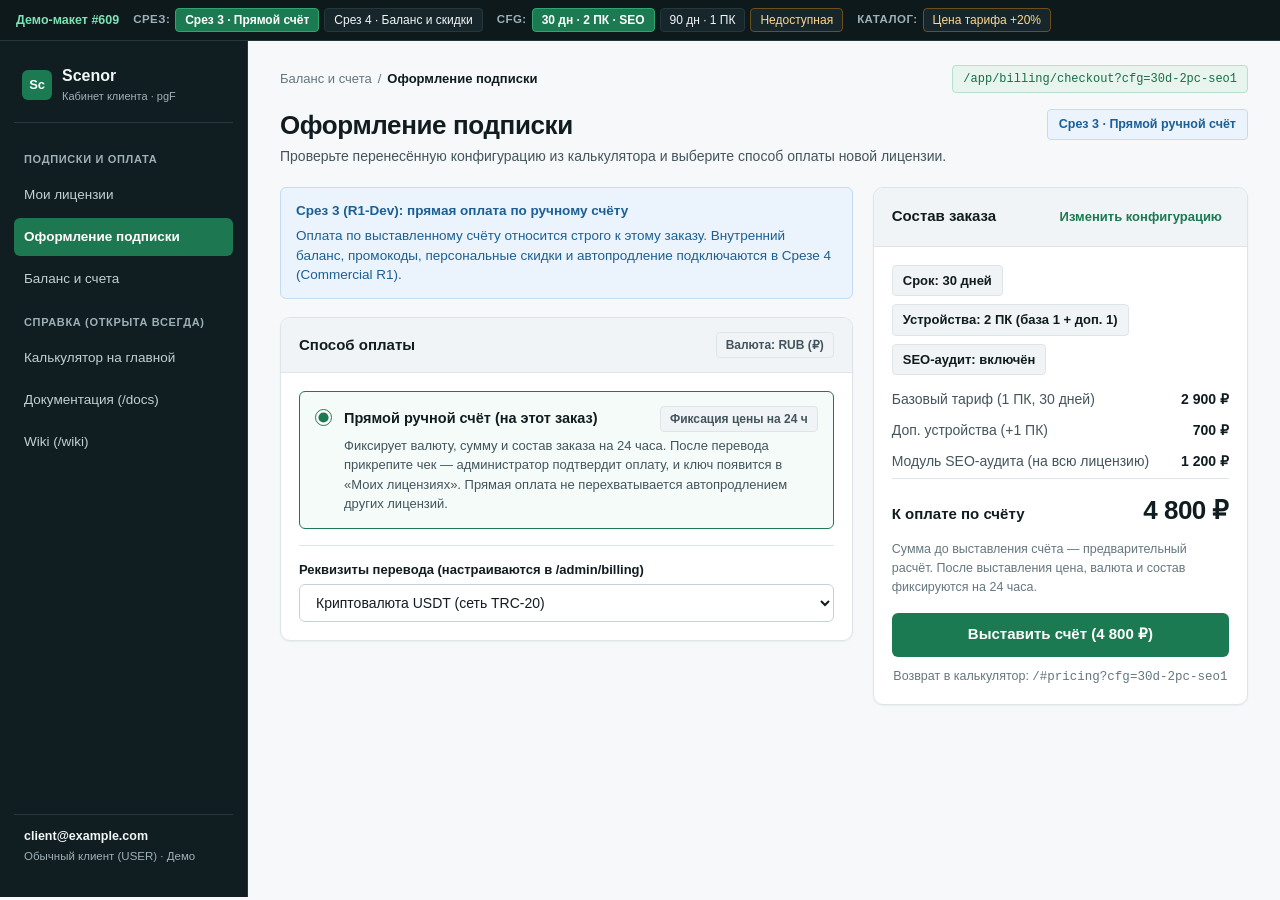
==== checkout/index.html @ 808b2dd9 "Sync #609 checkout mockup preview (SHA 9438744f)" ====
<!DOCTYPE html>
<html lang="ru">
<head>
  <meta charset="UTF-8">
  <meta name="viewport" content="width=device-width, initial-scale=1.0">
  <title>Scenor — Оформление подписки (Макет #609)</title>
  <link rel="stylesheet" href="styles.css">
</head>
<body>
  <a class="skip-link" href="#main-content">Перейти к основному содержимому</a>

  <!-- Top Demo Controls Bar (for K1–K4 interactive verification) -->
  <div class="demo-bar" role="region" aria-label="Панель демонстрационных сценариев макета">
    <div class="demo-bar__inner">
      <span class="demo-bar__title">Демо-макет #609</span>

      <div class="demo-bar__group" role="group" aria-label="Срез реализации">
        <span class="demo-bar__label">Срез:</span>
        <button type="button" class="demo-chip" id="demo-slice-3" data-action="set-slice" data-value="3" aria-pressed="true">Срез 3 · Прямой счёт</button>
        <button type="button" class="demo-chip" id="demo-slice-4" data-action="set-slice" data-value="4" aria-pressed="false">Срез 4 · Баланс и скидки</button>
      </div>

      <div class="demo-bar__group" role="group" aria-label="Конфигурация из #604">
        <span class="demo-bar__label">cfg:</span>
        <button type="button" class="demo-chip" id="demo-cfg-1" data-action="set-cfg" data-value="30d-2pc-seo1" aria-pressed="true">30 дн · 2 ПК · SEO</button>
        <button type="button" class="demo-chip" id="demo-cfg-2" data-action="set-cfg" data-value="90d-1pc-seo0" aria-pressed="false">90 дн · 1 ПК</button>
        <button type="button" class="demo-chip demo-chip--warn" id="demo-cfg-bad" data-action="set-cfg" data-value="unavailable-seo" aria-pressed="false">Недоступная</button>
      </div>

      <div class="demo-bar__group" id="demo-balance-group" role="group" aria-label="Состояние баланса (Срез 4)">
        <span class="demo-bar__label">Баланс:</span>
        <button type="button" class="demo-chip" id="demo-bal-ok" data-action="set-balance" data-value="sufficient" aria-pressed="true">Хватает (4 500 ₽)</button>
        <button type="button" class="demo-chip demo-chip--warn" id="demo-bal-low" data-action="set-balance" data-value="insufficient" aria-pressed="false">Не хватает (2 000 ₽)</button>
      </div>

      <div class="demo-bar__group" role="group" aria-label="Проверка изменения цены тарифа">
        <span class="demo-bar__label">Каталог:</span>
        <button type="button" class="demo-chip demo-chip--warn" id="demo-price-bump" data-action="toggle-price-bump" aria-pressed="false">Цена тарифа +20%</button>
      </div>
    </div>
  </div>

  <!-- Mobile Cabinet Header (<= 1024px) -->
  <header class="mobile-header">
    <div class="mobile-header__brand">
      <span class="brand-mark" aria-hidden="true">Sc</span>
      <div>
        <span class="brand-name">Scenor</span>
        <span class="brand-sub">Кабинет клиента</span>
      </div>
    </div>
    <nav class="mobile-header__nav" aria-label="Навигация кабинета">
      <a class="mobile-nav-link" href="../landing/index.html#pricing" id="mobile-pricing-link">Тариф</a>
      <a class="mobile-nav-link" href="#licenses-anchor" id="mobile-licenses-link">Лицензии</a>
    </nav>
  </header>

  <div class="app-shell">
    <!-- Desktop Cabinet Sidebar (minimal context around checkout) -->
    <aside class="sidebar" aria-label="Навигация кабинета клиента">
      <div class="sidebar__brand">
        <span class="brand-mark" aria-hidden="true">Sc</span>
        <div>
          <span class="brand-name">Scenor</span>
          <span class="brand-sub">Кабинет клиента · pgF</span>
        </div>
      </div>

      <nav class="sidebar__nav">
        <span class="sidebar__section">Подписки и оплата</span>
        <a class="sidebar__link" href="#licenses-anchor" id="nav-licenses" data-nav="licenses">Мои лицензии</a>
        <a class="sidebar__link sidebar__link--active" href="#checkout-anchor" id="nav-checkout" data-nav="checkout" aria-current="page">Оформление подписки</a>
        <a class="sidebar__link" href="#billing-anchor" id="nav-billing" data-nav="billing">Баланс и счета</a>

        <span class="sidebar__section">Справка (открыта всегда)</span>
        <a class="sidebar__link" href="../landing/index.html#pricing" id="nav-pricing">Калькулятор на главной</a>
        <a class="sidebar__link" href="#docs-anchor" data-route-preview="/docs">Документация (/docs)</a>
        <a class="sidebar__link" href="#wiki-anchor" data-route-preview="/wiki">Wiki (/wiki)</a>
      </nav>

      <div class="sidebar__account">
        <div class="sidebar__user-email">client@example.com</div>
        <div class="sidebar__user-role">Обычный клиент (USER) · Демо</div>
      </div>
    </aside>

    <!-- Main Workspace -->
    <main class="workspace" id="main-content" tabindex="-1">
      <div class="workspace-top">
        <nav class="breadcrumbs" aria-label="Хлебные крошки">
          <a href="#billing-anchor" data-nav="billing">Баланс и счета</a>
          <span aria-hidden="true">/</span>
          <span class="breadcrumbs__current" id="breadcrumb-current">Оформление подписки</span>
        </nav>
        <span class="route-pill" id="active-route-pill" title="Канонический маршрут в Panel V2">/app/billing/checkout?cfg=30d-2pc-seo1</span>
      </div>

      <div class="page-header">
        <div>
          <h1 class="page-title" id="page-title">Оформление подписки</h1>
          <p class="page-subtitle" id="page-subtitle">Проверьте перенесённую конфигурацию из калькулятора и выберите способ оплаты новой лицензии.</p>
        </div>
        <span class="slice-badge" id="slice-badge">Срез 3 · Прямой ручной счёт</span>
      </div>

      <noscript>
        <div class="alert alert--warn" style="margin-bottom: 16px;">
          <p class="alert__title">Для интерактивных сценариев макета требуется JavaScript</p>
          <p>В статическом режиме показан базовый состав заказа. Включите JavaScript, чтобы проверить переключение срезов, фиксацию счёта и оплату с баланса.</p>
        </div>
      </noscript>

      <!-- Live status announcer for screen readers -->
      <div id="sr-announcer" class="sr-only" aria-live="polite" aria-atomic="true"></div>

      <!-- ================================================================
           VIEW 1: CHECKOUT (/app/billing/checkout?cfg=...)
           ================================================================ -->
      <section id="view-checkout" aria-label="Экран оформления подписки">
        <!-- Unavailable Configuration Alert (shown when cfg is invalid/disabled) -->
        <div id="unavailable-alert" class="alert alert--err is-hidden" role="alert" style="margin-bottom: 18px;">
          <p class="alert__title" id="unavailable-title">Выбранная конфигурация недоступна</p>
          <p id="unavailable-text"></p>
          <div class="alert__actions">
            <a id="unavailable-edit-link" class="btn btn--secondary btn--sm" href="../landing/index.html#pricing">Изменить конфигурацию в калькуляторе</a>
            <button type="button" class="btn btn--primary btn--sm" id="unavailable-reset-btn">Выбрать доступную (30 дн · 2 ПК · без SEO)</button>
          </div>
        </div>

        <!-- Catalog Price Changed Notice (before invoice is issued) -->
        <div id="checkout-price-bump-alert" class="alert alert--warn is-hidden" role="status" style="margin-bottom: 18px;">
          <p class="alert__title">Демо: цена тарифа в каталоге увеличена на 20%</p>
          <p>Счёт ещё не выставлен, поэтому предварительный расчёт ниже пересчитан по новой актуальной цене. После нажатия «Выставить счёт» сумма и состав будут зафиксированы на 24 часа.</p>
        </div>

        <div class="checkout-grid">
          <!-- Left Column: Payment Options & Conditions -->
          <div class="checkout-col">
            <!-- Slice 3 Notice -->
            <div id="slice3-info-box" class="alert alert--info">
              <p class="alert__title">Срез 3 (R1-Dev): прямая оплата по ручному счёту</p>
              <p>Оплата по выставленному счёту относится строго к этому заказу. Внутренний баланс, промокоды, персональные скидки и автопродление подключаются в Срезе 4 (Commercial R1).</p>
            </div>

            <!-- Slice 4 Balance & Discounts Card -->
            <div id="slice4-conditions-card" class="card is-hidden">
              <div class="card__head">
                <h2 class="card__title">Баланс, скидки и промокод (Срез 4)</h2>
                <span class="badge badge--ok">Персональная скидка 10%</span>
              </div>
              <div class="card__body">
                <div class="balance-grid" aria-label="Остатки внутреннего баланса">
                  <div class="balance-tile balance-tile--bonus">
                    <div class="balance-tile__label">Бонусный баланс (списывается первым)</div>
                    <div class="balance-tile__amount tabular" id="bonus-balance-val">500 ₽</div>
                  </div>
                  <div class="balance-tile">
                    <div class="balance-tile__label">Основной баланс</div>
                    <div class="balance-tile__amount tabular" id="main-balance-val">4 000 ₽</div>
                  </div>
                </div>
                <p class="form-hint" style="margin: 8px 0 14px;">
                  Доступно всего: <strong class="tabular" id="total-balance-val">4 500 ₽</strong>. При оплате с баланса или комбинированной оплате сначала списываются бонусные средства, затем основные.
                </p>

                <!-- Promo code for new license -->
                <div class="form-field" style="margin-bottom: 0;">
                  <label for="promo-input">Промокод для новой лицензии (не более одного, суммируется с персональной скидкой)</label>
                  <form id="promo-form" class="promo-form" novalidate>
                    <input type="text" id="promo-input" class="input" value="PGF500" placeholder="Например: PGF500 или START5" autocomplete="off">
                    <button type="submit" class="btn btn--secondary" id="promo-apply-btn">Применить</button>
                    <button type="button" class="btn btn--ghost" id="promo-clear-btn">Сбросить</button>
                  </form>
                  <div id="promo-status" class="form-hint" role="status" style="margin-top: 6px;"></div>
                </div>
              </div>
            </div>

            <!-- Payment Method Selection Card -->
            <div class="card">
              <div class="card__head">
                <h2 class="card__title">Способ оплаты</h2>
                <span class="badge badge--neutral" id="payment-currency-badge">Валюта: RUB (₽)</span>
              </div>
              <div class="card__body">
                <div class="method-list" role="radiogroup" aria-label="Выбор способа оплаты">
                  <!-- Option 1: Pay from Balance (Slice 4 only) -->
                  <label class="method-option is-hidden" id="method-balance-card">
                    <input type="radio" name="payment-method" id="method-balance-radio" value="balance">
                    <div class="method-option__content">
                      <div class="method-option__top">
                        <span class="method-option__title">Оплата с внутреннего баланса</span>
                        <span class="badge badge--ok" id="method-balance-badge">Мгновенная выдача</span>
                      </div>
                      <p class="method-option__desc" id="method-balance-desc">
                        Списание по приоритету: сначала бонусные средства, затем основные. Лицензия активируется сразу.
                      </p>
                      <div id="balance-shortfall-box" class="alert alert--warn is-hidden" style="margin-top: 10px;">
                        <p class="alert__title" id="balance-shortfall-title">Недостаточно средств на балансе</p>
                        <p id="balance-shortfall-text"></p>
                        <div class="alert__actions">
                          <button type="button" class="btn btn--secondary btn--sm" id="switch-to-direct-btn">Перейти к прямому счёту</button>
                          <button type="button" class="btn btn--secondary btn--sm" id="switch-to-combined-btn">Оформить комбинированно</button>
                        </div>
                      </div>
                    </div>
                  </label>

                  <!-- Option 2: Combined Payment (Slice 4 only, §5.1-5.2 #590) -->
                  <label class="method-option is-hidden" id="method-combined-card">
                    <input type="radio" name="payment-method" id="method-combined-radio" value="combined">
                    <div class="method-option__content">
                      <div class="method-option__top">
                        <span class="method-option__title">Комбинированная оплата (резерв баланса + ручной счёт)</span>
                        <span class="badge badge--info">§5.1–5.2</span>
                      </div>
                      <p class="method-option__desc" id="method-combined-desc">
                        Доступный остаток баланса (бонусы + основные) резервируется за этим счётом (<code>held_minor</code>), а на остаток выставляется прямой ручной счёт на 24 часа. При истечении или отклонении счёта резерв возвращается.
                      </p>
                    </div>
                  </label>

                  <!-- Option 3: Direct Manual Invoice (Slice 3 & Slice 4) -->
                  <label class="method-option method-option--selected" id="method-direct-card">
                    <input type="radio" name="payment-method" id="method-direct-radio" value="direct" checked>
                    <div class="method-option__content">
                      <div class="method-option__top">
                        <span class="method-option__title">Прямой ручной счёт (на этот заказ)</span>
                        <span class="badge badge--neutral">Фиксация цены на 24 ч</span>
                      </div>
                      <p class="method-option__desc">
                        Фиксирует валюту, сумму и состав заказа на 24 часа. После перевода прикрепите чек — администратор подтвердит оплату, и ключ появится в «Моих лицензиях». Прямая оплата не перехватывается автопродлением других лицензий.
                      </p>
                    </div>
                  </label>
                </div>

                <!-- Manual Payment Channel Selector (shown when direct or combined is selected) -->
                <div id="channel-selector-wrap" style="margin-top: 16px; padding-top: 14px; border-top: 1px solid var(--border-subtle);">
                  <div class="form-field" style="margin-bottom: 0;">
                    <label for="payment-channel-select">Реквизиты перевода (настраиваются в /admin/billing)</label>
                    <select id="payment-channel-select" class="input">
                      <option value="usdt_trc20">Криптовалюта USDT (сеть TRC-20)</option>
                      <option value="bank_rub">Банковский перевод (СБП / карта, RUB)</option>
                    </select>
                  </div>
                </div>
              </div>
            </div>

            <!-- Slice 4 Auto-renewal Default Notice -->
            <div id="slice4-autorenew-card" class="autorenew-box is-hidden">
              <div class="autorenew-box__tag">
                <span class="autorenew-dot" aria-hidden="true"></span>
                <span>Автопродление включено (по умолчанию для новой лицензии)</span>
              </div>
              <p style="margin: 0; color: var(--text-secondary);">
                В Срезе 4 для новой лицензии обычного клиента автопродление с внутреннего баланса включено по умолчанию. Отключить или снова включить его можно независимо для каждой лицензии в разделе <strong>«Мои лицензии»</strong> (<code class="mono">/app/licenses</code>) или в карточке лицензии (<code class="mono">/app/licenses/[id]</code>) — отключение не прерывает оплаченный период.
              </p>
            </div>
          </div>

          <!-- Right Column: Order Summary & Primary Action -->
          <div class="checkout-col checkout-col--summary">
            <div class="card">
              <div class="card__head">
                <h2 class="card__title">Состав заказа</h2>
                <a id="edit-config-link" class="btn btn--ghost btn--sm" href="../landing/index.html?cfg=30d-2pc-seo1#pricing">Изменить конфигурацию</a>
              </div>
              <div class="card__body">
                <div class="config-pills" id="order-config-pills" aria-label="Параметры выбранной конфигурации"></div>

                <div class="kv-list" id="order-breakdown-rows"></div>

                <div class="kv-divider"></div>

                <div class="total-row">
                  <span class="total-row__label" id="order-total-label">К оплате по счёту</span>
                  <div>
                    <span class="total-row__strike tabular is-hidden" id="order-total-strike"></span>
                    <span class="total-row__amount tabular" id="order-total-amount">4 800 ₽</span>
                  </div>
                </div>

                <p class="form-hint" id="order-precalc-note" style="margin: 10px 0 16px;">
                  Сумма до выставления счёта — предварительный расчёт по текущим настройкам тарифа. Демонстрационные значения.
                </p>

                <button type="button" class="btn btn--primary btn--lg btn--full" id="primary-checkout-btn">
                  Выставить счёт
                </button>

                <p class="form-hint" id="edit-config-route-hint" style="margin: 10px 0 0; text-align: center;">
                  Возврат в калькулятор: <code class="mono">/#pricing?cfg=30d-2pc-seo1</code>
                </p>
              </div>
            </div>
          </div>
        </div>
      </section>

      <!-- ================================================================
           VIEW 2: MANUAL INVOICE (/app/billing/invoices/INV-2026-000142)
           ================================================================ -->
      <section id="view-invoice" class="is-hidden" aria-label="Экран ручного счёта">
        <!-- Lifecycle Stepper -->
        <ol class="stepper" id="invoice-stepper" aria-label="Этапы оплаты счёта" style="list-style: none; padding: 0; margin: 0 0 18px;">
          <li class="step step--done" data-step="created">
            <div class="step__num">Шаг 1</div>
            <div class="step__label">Счёт выставлен</div>
          </li>
          <li class="step step--active" data-step="awaiting">
            <div class="step__num">Шаг 2</div>
            <div class="step__label">Ожидает оплаты</div>
          </li>
          <li class="step" data-step="review">
            <div class="step__num">Шаг 3</div>
            <div class="step__label">На проверке</div>
          </li>
          <li class="step" data-step="paid">
            <div class="step__num">Шаг 4</div>
            <div class="step__label">Оплачено · Лицензии</div>
          </li>
        </ol>

        <!-- Dynamic Status Banner -->
        <div id="invoice-status-banner" class="alert alert--info" role="status" style="margin-bottom: 16px;">
          <p class="alert__title" id="invoice-status-title"></p>
          <p id="invoice-status-desc"></p>
        </div>

        <!-- Price Snapshot Protection Banner (shown when catalog price changes after invoice creation) -->
        <div id="invoice-price-lock-banner" class="alert alert--ok is-hidden" role="status" style="margin-bottom: 16px;">
          <p class="alert__title">Цена и состав счёта защищены снимком (price_snapshot)</p>
          <p id="invoice-price-lock-text"></p>
        </div>

        <div class="checkout-grid">
          <!-- Left Column: Requisites & Proof Submission -->
          <div class="checkout-col">
            <!-- Requisites Card -->
            <div class="card" id="invoice-requisites-card">
              <div class="card__head">
                <h2 class="card__title">Счёт <span class="mono" id="invoice-number-label">#INV-2026-000142</span></h2>
                <span class="badge badge--info" id="invoice-status-badge">Ожидает оплаты</span>
              </div>
              <div class="card__body">
                <div class="kv-list" style="margin-bottom: 14px;">
                  <div class="kv-row">
                    <span class="kv-row__label">Назначение</span>
                    <span class="kv-row__value">Покупка новой лицензии pgF (прямая оплата заказа)</span>
                  </div>
                  <div class="kv-row">
                    <span class="kv-row__label">Срок действия счёта</span>
                    <span class="kv-row__value tabular" id="invoice-timer-value">24 ч (осталось 23 ч 59 мин)</span>
                  </div>
                  <div class="kv-row">
                    <span class="kv-row__label">Способ перевода</span>
                    <span class="kv-row__value" id="invoice-channel-name">Криптовалюта USDT (сеть TRC-20)</span>
                  </div>
                </div>

                <div class="requisites-box">
                  <div>
                    <div class="form-hint" id="invoice-req-label">Адрес кошелька USDT (TRC-20)</div>
                    <div class="copy-row" style="margin-top: 4px;">
                      <span class="copy-row__code" id="invoice-req-address">TScenorDemoWallet7x9K2mP4qR8vN3wJ1</span>
                      <button type="button" class="btn btn--secondary btn--sm" data-copy-target="invoice-req-address">Копировать</button>
                    </div>
                  </div>

                  <div>
                    <div class="form-hint">Код платежа (укажите в комментарии к переводу)</div>
                    <div class="copy-row" style="margin-top: 4px;">
                      <span class="copy-row__code" id="invoice-payment-code">PGF-2026-0142</span>
                      <button type="button" class="btn btn--secondary btn--sm" data-copy-target="invoice-payment-code">Копировать</button>
                    </div>
                  </div>

                  <div>
                    <div class="form-hint">Точная сумма перевода по счёту</div>
                    <div class="copy-row" style="margin-top: 4px;">
                      <span class="copy-row__code tabular" id="invoice-req-amount">4 800 ₽</span>
                      <button type="button" class="btn btn--secondary btn--sm" data-copy-target="invoice-req-amount">Копировать</button>
                    </div>
                  </div>
                </div>

                <p class="form-hint" style="margin: 12px 0 0;">
                  Прямая оплата относится только к этому заказу и не перехватывается автопродлением других лицензий. Скриншот сам по себе не зачисляет оплату — поступление проверяет администратор.
                </p>
              </div>
            </div>

            <!-- Proof Upload Form (AWAITING_PAYMENT / REJECTED before expiry) -->
            <div class="card" id="invoice-proof-card">
              <div class="card__head">
                <h2 class="card__title">Подтверждение перевода</h2>
                <span class="badge badge--neutral">До истечения 24 ч</span>
              </div>
              <div class="card__body">
                <form id="proof-form" novalidate>
                  <div class="form-field">
                    <label for="proof-tx-input">Хэш транзакции или номер перевода</label>
                    <input type="text" id="proof-tx-input" class="input mono" value="0x9a4f7c21b8e30d6f1200demo" placeholder="Введите TXID или номер платежа">
                  </div>
                  <div class="form-field">
                    <label for="proof-file-input">Чек или скриншот перевода (PNG, JPG, PDF)</label>
                    <input type="text" id="proof-file-input" class="input" value="receipt_PGF-2026-0142.png" placeholder="Имя файла чека (демо)">
                    <span class="form-hint">После отправки в срок счёт перейдёт в «На проверке», а зафиксированная цена сохранится даже если таймер 24 ч истечёт во время проверки.</span>
                  </div>
                  <div id="proof-form-error" class="alert alert--err is-hidden" role="alert" style="margin-bottom: 12px;"></div>
                  <button type="submit" class="btn btn--primary btn--lg btn--full" id="submit-proof-btn">
                    Отправить чек на проверку администратору
                  </button>
                </form>
              </div>
            </div>

            <!-- Under Review Info Card -->
            <div class="card is-hidden" id="invoice-under-review-card">
              <div class="card__head">
                <h2 class="card__title">Подтверждение отправлено в срок</h2>
                <span class="badge badge--warn">На проверке</span>
              </div>
              <div class="card__body">
                <div class="kv-list">
                  <div class="kv-row">
                    <span class="kv-row__label">Хэш / номер перевода</span>
                    <span class="kv-row__value mono" id="submitted-tx-val">—</span>
                  </div>
                  <div class="kv-row">
                    <span class="kv-row__label">Файл подтверждения</span>
                    <span class="kv-row__value mono" id="submitted-file-val">—</span>
                  </div>
                  <div class="kv-row">
                    <span class="kv-row__label">Подано до истечения срока</span>
                    <span class="kv-row__value" style="color: var(--status-ok-text);">Да · цена и состав зафиксированы до решения администратора</span>
                  </div>
                </div>
              </div>
            </div>

            <!-- Expired Without Proof Card -->
            <div class="card is-hidden" id="invoice-expired-card">
              <div class="card__head">
                <h2 class="card__title">Срок действия счёта истёк (EXPIRED)</h2>
                <span class="badge badge--err">Истёк без чека</span>
              </div>
              <div class="card__body">
                <p style="margin: 0 0 12px;">
                  Подтверждение оплаты не было отправлено в течение 24 часов. Счёт закрыт, старая фиксация цены снята<span id="expired-reserve-note"></span>.
                </p>
                <p style="margin: 0 0 14px; color: var(--text-secondary);">
                  Если вы ещё не переводили деньги — оформите новый счёт по актуальной цене каталога. Если перевод всё-таки был отправлен после истечения срока — отправьте его на ручную проверку поздней оплаты.
                </p>
                <div style="display: flex; flex-wrap: wrap; gap: 10px;">
                  <button type="button" class="btn btn--primary" id="expired-new-invoice-btn">Новый расчёт по актуальной цене</button>
                  <button type="button" class="btn btn--secondary" id="expired-late-payment-btn">Я уже перевёл деньги позже срока</button>
                </div>
              </div>
            </div>

            <!-- Late Payment Manual Review Card -->
            <div class="card is-hidden" id="invoice-late-card">
              <div class="card__head">
                <h2 class="card__title">Поздняя оплата — ручная проверка (LATE_PAYMENT_REVIEW)</h2>
                <span class="badge badge--warn">Ручная сверка</span>
              </div>
              <div class="card__body">
                <p style="margin: 0 0 10px;">
                  Чек или перевод поступили после истечения срока действия счёта. <strong>Автоматическая выдача лицензии по старой цене не выполняется.</strong>
                </p>
                <p style="margin: 0 0 14px; color: var(--text-secondary);">
                  Администратор вручную сверит фактическое поступление и зафиксирует одно итоговое решение: зачисление на основной баланс, доплата до актуальной цены или возврат (по правилам §5.1 ТЗ #590).
                </p>
                <div style="display: flex; flex-wrap: wrap; gap: 10px;">
                  <button type="button" class="btn btn--secondary" id="late-new-invoice-btn">Вернуться к новому расчёту</button>
                </div>
              </div>
            </div>

            <!-- Demo Simulation Controls for K2 -->
            <div class="sim-panel" role="region" aria-label="Демо-симуляция событий счёта">
              <p class="sim-panel__title">Демо-симуляция событий счёта (K2)</p>
              <div class="sim-panel__actions">
                <button type="button" class="btn btn--secondary btn--sm" id="sim-expire-timer-btn">Истечение таймера 24 ч</button>
                <button type="button" class="btn btn--secondary btn--sm" id="sim-bump-price-btn">Изменить цену тарифа (+20%)</button>
                <button type="button" class="btn btn--primary btn--sm" id="sim-admin-approve-btn">Подтвердить оплату (админ)</button>
                <button type="button" class="btn btn--secondary btn--sm" id="sim-admin-reject-btn">Отклонить чек (админ)</button>
                <button type="button" class="btn btn--ghost btn--sm" id="sim-back-checkout-btn">← Назад к оформлению</button>
              </div>
            </div>
          </div>

          <!-- Right Column: Frozen Price Snapshot Summary -->
          <div class="checkout-col checkout-col--summary">
            <div class="card">
              <div class="card__head">
                <h2 class="card__title">Зафиксированный состав</h2>
                <span class="badge badge--ok">price_snapshot</span>
              </div>
              <div class="card__body">
                <div class="config-pills" id="invoice-config-pills"></div>
                <div class="kv-list" id="invoice-breakdown-rows"></div>
                <div class="kv-divider"></div>
                <div class="total-row">
                  <span class="total-row__label">Зафиксировано к оплате</span>
                  <span class="total-row__amount tabular" id="invoice-total-amount">4 800 ₽</span>
                </div>
                <p class="form-hint" id="invoice-snapshot-note" style="margin: 10px 0 0;">
                  Условия, валюта и сумма зафиксированы в момент выставления счёта.
                </p>
              </div>
            </div>
          </div>
        </div>
      </section>

      <!-- ================================================================
           VIEW 3: PAID & TRANSITION TO MY LICENSES (/app/licenses)
           ================================================================ -->
      <section id="view-paid" class="is-hidden" aria-label="Подтверждение оплаты и переход в Мои лицензии">
        <div class="card">
          <div class="card__head">
            <h2 class="card__title">Оплата подтверждена — лицензия активирована</h2>
            <span class="badge badge--ok">Оплачено (PAID)</span>
          </div>
          <div class="card__body">
            <div class="alert alert--ok" role="status" style="margin-bottom: 16px;">
              <p class="alert__title" id="paid-headline">Заказ оплачен и исполнен по зафиксированным условиям</p>
              <p id="paid-subtext">Новая лицензия добавлена в раздел «Мои лицензии». Ключ готов к активации в настольном приложении pgF.</p>
            </div>

            <div class="license-issued-box">
              <div style="display: flex; flex-wrap: wrap; justify-content: space-between; gap: 8px; align-items: center;">
                <div>
                  <strong>Лицензия <span class="mono">LIC-2026-0142</span></strong>
                  <span class="form-hint" id="paid-config-summary" style="margin-left: 8px;">30 дней · 2 ПК · SEO вкл.</span>
                </div>
                <span class="badge badge--ok is-hidden" id="paid-autorenew-badge">Автопродление включено</span>
              </div>

              <div class="form-hint" style="margin-top: 10px;">Лицензионный ключ (демо, в боевой панели выдаётся в /app/licenses):</div>
              <div class="copy-row" style="margin-top: 6px;">
                <span class="copy-row__code" id="paid-license-key">SCNR-DEMO-94F2-K81M-2026</span>
                <button type="button" class="btn btn--secondary btn--sm" data-copy-target="paid-license-key">Копировать ключ</button>
              </div>
            </div>

            <div class="kv-list" id="paid-summary-rows" style="margin-bottom: 18px;"></div>

            <div style="display: flex; flex-wrap: wrap; gap: 10px;">
              <button type="button" class="btn btn--primary btn--lg" id="goto-licenses-btn">
                Перейти в «Мои лицензии» (/app/licenses)
              </button>
              <button type="button" class="btn btn--secondary btn--lg" id="restart-demo-btn">
                Оформить ещё одну подписку (демо)
              </button>
            </div>
          </div>
        </div>
      </section>
    </main>
  </div>

  <!-- Toast feedback -->
  <div id="toast" class="toast is-hidden" role="status" aria-live="polite"></div>

  <script src="app.js"></script>
</body>
</html>
---- checkout/styles.css ----
/* ==========================================================================
   pgF PANEL-V2 — Checkout & Manual Invoice Mockup (#609)
   Harmonized with #604 Landing Design System & Design V2 tokens.
   Zero external CDN, zero build step, opens locally over file://.
   Breakpoints: 1440px (desktop), 1024px (laptop), 768px (tablet), 390px (mobile)
   ========================================================================== */

:root {
  /* Web Brand Palette (from #604) */
  --bg-page: #f6f8fa;
  --bg-surface: #ffffff;
  --bg-surface-alt: #f0f4f6;
  --bg-dark: #0e191c;
  --bg-dark-elevated: #16262a;

  --text-primary: #111c20;
  --text-secondary: #43555c;
  --text-muted: #64777f;
  --text-on-dark: #f2f6f7;
  --text-on-dark-muted: #9eb1b7;

  --brand-primary: #1b7a52;
  --brand-primary-hover: #146342;
  --brand-primary-soft: #e7f5ee;
  --brand-primary-border: #b8e0cd;

  --border-subtle: #dde5e9;
  --border-strong: #c4d1d8;
  --border-dark: #25383e;

  /* Semantic status colors */
  --status-ok-bg: #e7f6ee;
  --status-ok-text: #186c47;
  --status-ok-border: #bfe3cf;

  --status-warn-bg: #fef4e4;
  --status-warn-text: #9d5d0b;
  --status-warn-border: #f4d6a4;

  --status-err-bg: #fdecec;
  --status-err-text: #c23636;
  --status-err-border: #f5c2c2;

  --status-info-bg: #ebf4fc;
  --status-info-text: #1c5f94;
  --status-info-border: #c2dcf2;

  /* Cabinet Sidebar tokens (Design V2) */
  --dv2-sidebar: #101d21;
  --dv2-sidebar-hover: #1a2d33;
  --dv2-sidebar-active: #1d7750;
  --dv2-sidebar-text: #c2d0d4;
  --dv2-border: #e1e7ec;

  /* Typography */
  --font-sans: "Segoe UI Variable", "Segoe UI", -apple-system, BlinkMacSystemFont, "Roboto", "Noto Sans", "Helvetica Neue", Arial, sans-serif;
  --font-mono: "Cascadia Mono", "Consolas", "SFMono-Regular", Menlo, Monaco, "Liberation Mono", monospace;

  /* Geometry */
  --sidebar-w: 248px;
  --radius-sm: 4px;
  --radius-md: 6px;
  --radius-lg: 10px;

  /* Elevation */
  --shadow-xs: 0 1px 2px rgba(14, 25, 28, 0.05);
  --shadow-sm: 0 4px 12px rgba(14, 25, 28, 0.06);
  --shadow-md: 0 12px 28px rgba(14, 25, 28, 0.09);
}

/* Reset & Base */
*,
*::before,
*::after {
  box-sizing: border-box;
}

html {
  -webkit-text-size-adjust: 100%;
}

body {
  margin: 0;
  font-family: var(--font-sans);
  font-size: 15px;
  line-height: 1.5;
  color: var(--text-primary);
  background-color: var(--bg-page);
  overflow-x: hidden;
  -webkit-font-smoothing: antialiased;
}

a {
  color: inherit;
  text-decoration: none;
}

button,
input,
select {
  font-family: inherit;
}

svg {
  display: block;
  flex-shrink: 0;
}

:focus-visible {
  outline: 2px solid var(--brand-primary);
  outline-offset: 2px;
}

.tabular {
  font-variant-numeric: tabular-nums;
}

.mono {
  font-family: var(--font-mono);
}

.is-hidden {
  display: none !important;
}

.sr-only {
  position: absolute;
  width: 1px;
  height: 1px;
  padding: 0;
  margin: -1px;
  overflow: hidden;
  clip: rect(0, 0, 0, 0);
  white-space: nowrap;
  border: 0;
}

/* Skip link */
.skip-link {
  position: absolute;
  top: -100px;
  left: 16px;
  z-index: 1000;
  padding: 10px 14px;
  background: var(--bg-dark);
  color: var(--text-on-dark);
  border-radius: var(--radius-md);
  font-weight: 600;
}
.skip-link:focus {
  top: 12px;
}

/* ==========================================================================
   Demo Scenario Bar (Top strip for K1–K4 testing)
   ========================================================================== */
.demo-bar {
  background: var(--bg-dark);
  color: var(--text-on-dark);
  border-bottom: 1px solid var(--border-dark);
  font-size: 12.5px;
}

.demo-bar__inner {
  max-width: 1440px;
  margin: 0 auto;
  padding: 8px 16px;
  display: flex;
  flex-wrap: wrap;
  align-items: center;
  gap: 8px 14px;
}

.demo-bar__title {
  display: inline-flex;
  align-items: center;
  gap: 6px;
  font-weight: 700;
  color: #7ee2b4;
  white-space: nowrap;
}

.demo-bar__group {
  display: inline-flex;
  align-items: center;
  flex-wrap: wrap;
  gap: 5px;
}

.demo-bar__label {
  color: var(--text-on-dark-muted);
  font-size: 11.5px;
  font-weight: 600;
  text-transform: uppercase;
  letter-spacing: 0.04em;
}

.demo-chip {
  appearance: none;
  border: 1px solid var(--border-dark);
  background: var(--bg-dark-elevated);
  color: var(--text-on-dark);
  font-size: 12px;
  font-weight: 500;
  padding: 4px 9px;
  border-radius: var(--radius-sm);
  cursor: pointer;
  transition: background-color 0.15s ease, border-color 0.15s ease;
  white-space: nowrap;
}

.demo-chip:hover {
  background: #1f343a;
  border-color: #3c5962;
}

.demo-chip[aria-pressed="true"] {
  background: var(--brand-primary);
  border-color: #2da672;
  color: #ffffff;
  font-weight: 600;
}

.demo-chip--warn {
  border-color: #6b4f1d;
  color: #ffd791;
}

.demo-chip--warn[aria-pressed="true"] {
  background: #9d5d0b;
  border-color: #d8922b;
  color: #ffffff;
}

/* ==========================================================================
   Cabinet Shell (Sidebar + Main Workspace)
   ========================================================================== */
.app-shell {
  display: grid;
  grid-template-columns: var(--sidebar-w) minmax(0, 1fr);
  min-height: calc(100vh - 44px);
  max-width: 1440px;
  margin: 0 auto;
  background: var(--bg-page);
}

/* Sidebar */
.sidebar {
  background: var(--dv2-sidebar);
  color: var(--dv2-sidebar-text);
  display: flex;
  flex-direction: column;
  padding: 20px 14px;
  border-right: 1px solid var(--border-dark);
}

.sidebar__brand {
  display: flex;
  align-items: center;
  gap: 10px;
  padding: 4px 8px 18px;
  border-bottom: 1px solid var(--border-dark);
  margin-bottom: 16px;
}

.brand-mark {
  width: 30px;
  height: 30px;
  border-radius: var(--radius-md);
  background: var(--brand-primary);
  color: #ffffff;
  display: grid;
  place-items: center;
  font-weight: 800;
  font-size: 13px;
  letter-spacing: -0.02em;
}

.brand-name {
  font-size: 16px;
  font-weight: 700;
  color: var(--text-on-dark);
  line-height: 1.15;
}

.brand-sub {
  font-size: 11px;
  color: var(--text-on-dark-muted);
  display: block;
}

.sidebar__nav {
  display: flex;
  flex-direction: column;
  gap: 4px;
  flex: 1;
}

.sidebar__section {
  font-size: 11px;
  text-transform: uppercase;
  letter-spacing: 0.06em;
  color: var(--text-on-dark-muted);
  padding: 12px 10px 4px;
  font-weight: 600;
}

.sidebar__link {
  display: flex;
  align-items: center;
  gap: 10px;
  padding: 9px 10px;
  border-radius: var(--radius-md);
  font-size: 13.5px;
  font-weight: 500;
  color: var(--dv2-sidebar-text);
  transition: background-color 0.15s ease, color 0.15s ease;
}

.sidebar__link:hover {
  background: var(--dv2-sidebar-hover);
  color: #ffffff;
}

.sidebar__link--active {
  background: var(--dv2-sidebar-active);
  color: #ffffff;
  font-weight: 600;
}

.sidebar__account {
  margin-top: 20px;
  padding: 12px 10px;
  border-top: 1px solid var(--border-dark);
  font-size: 12.5px;
}

.sidebar__user-email {
  color: var(--text-on-dark);
  font-weight: 600;
  word-break: break-all;
}

.sidebar__user-role {
  color: var(--text-on-dark-muted);
  font-size: 11.5px;
  margin-top: 2px;
}

/* Mobile Header (hidden on desktop) */
.mobile-header {
  display: none;
  align-items: center;
  justify-content: space-between;
  gap: 12px;
  padding: 12px 16px;
  background: var(--dv2-sidebar);
  color: var(--text-on-dark);
  border-bottom: 1px solid var(--border-dark);
}

.mobile-header__brand {
  display: flex;
  align-items: center;
  gap: 9px;
}

.mobile-header__nav {
  display: flex;
  align-items: center;
  gap: 8px;
}

.mobile-nav-link {
  font-size: 12.5px;
  padding: 6px 9px;
  border-radius: var(--radius-sm);
  border: 1px solid var(--border-dark);
  color: var(--text-on-dark);
  background: var(--bg-dark-elevated);
}

/* Workspace Main */
.workspace {
  padding: 24px 32px 48px;
  min-width: 0;
}

/* Top Breadcrumb & Route Pill */
.workspace-top {
  display: flex;
  flex-wrap: wrap;
  align-items: center;
  justify-content: space-between;
  gap: 10px 16px;
  margin-bottom: 16px;
}

.breadcrumbs {
  display: flex;
  align-items: center;
  flex-wrap: wrap;
  gap: 6px;
  font-size: 13px;
  color: var(--text-muted);
}

.breadcrumbs a:hover {
  color: var(--brand-primary);
  text-decoration: underline;
}

.breadcrumbs__current {
  color: var(--text-primary);
  font-weight: 600;
}

.route-pill {
  display: inline-flex;
  align-items: center;
  gap: 6px;
  font-family: var(--font-mono);
  font-size: 12px;
  padding: 4px 10px;
  border-radius: var(--radius-sm);
  background: var(--brand-primary-soft);
  color: var(--status-ok-text);
  border: 1px solid var(--brand-primary-border);
  max-width: 100%;
  overflow-wrap: anywhere;
}

/* Page Heading */
.page-header {
  display: flex;
  flex-wrap: wrap;
  align-items: flex-start;
  justify-content: space-between;
  gap: 12px 20px;
  margin-bottom: 20px;
}

.page-title {
  margin: 0;
  font-size: 26px;
  font-weight: 700;
  line-height: 1.25;
  letter-spacing: -0.015em;
}

.page-subtitle {
  margin: 4px 0 0;
  font-size: 14px;
  color: var(--text-secondary);
}

.slice-badge {
  display: inline-flex;
  align-items: center;
  gap: 6px;
  padding: 5px 11px;
  border-radius: var(--radius-sm);
  font-size: 12.5px;
  font-weight: 600;
  background: var(--status-info-bg);
  color: var(--status-info-text);
  border: 1px solid var(--status-info-border);
  white-space: nowrap;
}

/* ==========================================================================
   Two-Column Checkout Grid
   ========================================================================== */
.checkout-grid {
  display: grid;
  grid-template-columns: minmax(0, 1.45fr) minmax(300px, 0.95fr);
  gap: 20px;
  align-items: start;
}

.checkout-col {
  display: flex;
  flex-direction: column;
  gap: 18px;
  min-width: 0;
}

/* ==========================================================================
   Cards & Surfaces
   ========================================================================== */
.card {
  background: var(--bg-surface);
  border: 1px solid var(--border-subtle);
  border-radius: var(--radius-lg);
  box-shadow: var(--shadow-xs);
  overflow: hidden;
}

.card__head {
  display: flex;
  flex-wrap: wrap;
  align-items: center;
  justify-content: space-between;
  gap: 8px 12px;
  padding: 14px 18px;
  background: var(--bg-surface-alt);
  border-bottom: 1px solid var(--border-subtle);
}

.card__title {
  margin: 0;
  font-size: 15px;
  font-weight: 700;
  color: var(--text-primary);
}

.card__body {
  padding: 18px;
}

/* ==========================================================================
   Alerts & Callouts
   ========================================================================== */
.alert {
  display: flex;
  flex-direction: column;
  gap: 6px;
  padding: 13px 15px;
  border-radius: var(--radius-md);
  border: 1px solid transparent;
  font-size: 13.5px;
  line-height: 1.45;
}

.alert__title {
  font-weight: 700;
  margin: 0;
}

.alert p {
  margin: 0;
}

.alert--info {
  background: var(--status-info-bg);
  border-color: var(--status-info-border);
  color: var(--status-info-text);
}

.alert--ok {
  background: var(--status-ok-bg);
  border-color: var(--status-ok-border);
  color: var(--status-ok-text);
}

.alert--warn {
  background: var(--status-warn-bg);
  border-color: var(--status-warn-border);
  color: var(--status-warn-text);
}

.alert--err {
  background: var(--status-err-bg);
  border-color: var(--status-err-border);
  color: var(--status-err-text);
}

.alert__actions {
  display: flex;
  flex-wrap: wrap;
  gap: 8px;
  margin-top: 6px;
}

/* ==========================================================================
   Order Summary Table & Key-Value Rows
   ========================================================================== */
.kv-list {
  display: flex;
  flex-direction: column;
  gap: 10px;
}

.kv-row {
  display: flex;
  align-items: baseline;
  justify-content: space-between;
  gap: 12px;
  font-size: 14px;
}

.kv-row__label {
  color: var(--text-secondary);
}

.kv-row__value {
  font-weight: 600;
  color: var(--text-primary);
  text-align: right;
}

.kv-row--discount .kv-row__value {
  color: var(--status-ok-text);
}

.kv-row--muted {
  font-size: 13px;
  color: var(--text-muted);
}

.kv-divider {
  height: 1px;
  background: var(--border-subtle);
  margin: 6px 0;
}

.total-row {
  display: flex;
  align-items: baseline;
  justify-content: space-between;
  gap: 12px;
  padding-top: 6px;
}

.total-row__label {
  font-size: 15px;
  font-weight: 700;
}

.total-row__amount {
  font-size: 26px;
  font-weight: 800;
  color: var(--text-primary);
  letter-spacing: -0.02em;
}

.total-row__strike {
  font-size: 14px;
  color: var(--text-muted);
  text-decoration: line-through;
  margin-right: 6px;
  font-weight: 500;
}

.config-pills {
  display: flex;
  flex-wrap: wrap;
  gap: 8px;
  margin-bottom: 14px;
}

.config-pill {
  display: inline-flex;
  align-items: center;
  gap: 6px;
  padding: 5px 10px;
  border-radius: var(--radius-sm);
  background: var(--bg-surface-alt);
  border: 1px solid var(--border-subtle);
  font-size: 13px;
  font-weight: 600;
  color: var(--text-primary);
}

/* ==========================================================================
   Badges & Status Pills
   ========================================================================== */
.badge {
  display: inline-flex;
  align-items: center;
  gap: 5px;
  padding: 3px 9px;
  border-radius: var(--radius-sm);
  font-size: 12px;
  font-weight: 600;
  border: 1px solid transparent;
  white-space: nowrap;
}

.badge--ok {
  background: var(--status-ok-bg);
  color: var(--status-ok-text);
  border-color: var(--status-ok-border);
}

.badge--warn {
  background: var(--status-warn-bg);
  color: var(--status-warn-text);
  border-color: var(--status-warn-border);
}

.badge--err {
  background: var(--status-err-bg);
  color: var(--status-err-text);
  border-color: var(--status-err-border);
}

.badge--info {
  background: var(--status-info-bg);
  color: var(--status-info-text);
  border-color: var(--status-info-border);
}

.badge--neutral {
  background: var(--bg-surface-alt);
  color: var(--text-secondary);
  border-color: var(--border-subtle);
}

/* ==========================================================================
   Payment Method Radio Cards
   ========================================================================== */
.method-list {
  display: flex;
  flex-direction: column;
  gap: 10px;
}

.method-option {
  display: flex;
  align-items: flex-start;
  gap: 12px;
  padding: 14px 15px;
  border: 1.5px solid var(--border-subtle);
  border-radius: var(--radius-md);
  background: var(--bg-surface);
  cursor: pointer;
  transition: border-color 0.15s ease, background-color 0.15s ease;
}

.method-option:hover:not(.method-option--disabled) {
  border-color: var(--border-strong);
}

.method-option--selected {
  border-color: var(--brand-primary);
  background: #f5fbf8;
}

.method-option--disabled {
  opacity: 0.72;
  background: var(--bg-surface-alt);
  cursor: not-allowed;
}

.method-option input[type="radio"] {
  margin: 3px 0 0;
  width: 17px;
  height: 17px;
  accent-color: var(--brand-primary);
  flex-shrink: 0;
}

.method-option__content {
  flex: 1;
  min-width: 0;
}

.method-option__top {
  display: flex;
  flex-wrap: wrap;
  align-items: center;
  justify-content: space-between;
  gap: 6px 10px;
}

.method-option__title {
  font-weight: 700;
  font-size: 14.5px;
  color: var(--text-primary);
}

.method-option__desc {
  margin: 4px 0 0;
  font-size: 13px;
  color: var(--text-secondary);
}

/* Balance Boxes */
.balance-grid {
  display: grid;
  grid-template-columns: repeat(2, minmax(0, 1fr));
  gap: 10px;
  margin-top: 12px;
}

.balance-tile {
  padding: 11px 13px;
  border-radius: var(--radius-md);
  background: var(--bg-surface-alt);
  border: 1px solid var(--border-subtle);
}

.balance-tile__label {
  font-size: 12px;
  color: var(--text-muted);
}

.balance-tile__amount {
  font-size: 18px;
  font-weight: 700;
  color: var(--text-primary);
  margin-top: 2px;
}

.balance-tile--bonus {
  background: var(--brand-primary-soft);
  border-color: var(--brand-primary-border);
}

.balance-tile--bonus .balance-tile__amount {
  color: var(--status-ok-text);
}

/* Promo Row */
.promo-form {
  display: flex;
  gap: 8px;
  margin-top: 10px;
}

.input {
  width: 100%;
  min-width: 0;
  padding: 9px 12px;
  border: 1px solid var(--border-strong);
  border-radius: var(--radius-md);
  font-size: 14px;
  color: var(--text-primary);
  background: var(--bg-surface);
}

.input:disabled {
  background: var(--bg-surface-alt);
  color: var(--text-muted);
}

.form-field {
  display: flex;
  flex-direction: column;
  gap: 5px;
  margin-bottom: 12px;
}

.form-field label {
  font-size: 13px;
  font-weight: 600;
  color: var(--text-primary);
}

.form-hint {
  font-size: 12.5px;
  color: var(--text-muted);
}

/* ==========================================================================
   Buttons
   ========================================================================== */
.btn {
  display: inline-flex;
  align-items: center;
  justify-content: center;
  gap: 8px;
  padding: 10px 16px;
  border-radius: var(--radius-md);
  font-size: 14px;
  font-weight: 600;
  border: 1px solid transparent;
  cursor: pointer;
  transition: background-color 0.15s ease, border-color 0.15s ease, color 0.15s ease;
  text-align: center;
  line-height: 1.25;
}

.btn--lg {
  min-height: 44px;
  padding: 11px 18px;
  font-size: 15px;
}

.btn--sm {
  padding: 6px 11px;
  font-size: 13px;
}

.btn--full {
  width: 100%;
}

.btn--primary {
  background: var(--brand-primary);
  color: #ffffff;
}

.btn--primary:hover:not(:disabled) {
  background: var(--brand-primary-hover);
}

.btn--secondary {
  background: var(--bg-surface);
  color: var(--text-primary);
  border-color: var(--border-strong);
}

.btn--secondary:hover:not(:disabled) {
  background: var(--bg-surface-alt);
}

.btn--ghost {
  background: transparent;
  color: var(--brand-primary);
  border-color: transparent;
  padding-left: 6px;
  padding-right: 6px;
}

.btn--ghost:hover:not(:disabled) {
  background: var(--brand-primary-soft);
}

.btn:disabled,
.btn[aria-disabled="true"] {
  background: #dce3e7;
  color: #6b7d85;
  border-color: #cbd5da;
  cursor: not-allowed;
  pointer-events: none;
}

/* ==========================================================================
   Invoice Stepper & Requisites Box
   ========================================================================== */
.stepper {
  display: grid;
  grid-template-columns: repeat(4, minmax(0, 1fr));
  gap: 8px;
  margin-bottom: 18px;
}

.step {
  padding: 10px 12px;
  border-radius: var(--radius-md);
  border: 1px solid var(--border-subtle);
  background: var(--bg-surface);
  font-size: 12.5px;
}

.step__num {
  font-size: 11px;
  font-weight: 700;
  text-transform: uppercase;
  color: var(--text-muted);
}

.step__label {
  font-weight: 600;
  color: var(--text-secondary);
  margin-top: 2px;
}

.step--done {
  background: var(--status-ok-bg);
  border-color: var(--status-ok-border);
}

.step--done .step__num,
.step--done .step__label {
  color: var(--status-ok-text);
}

.step--active {
  border-color: var(--brand-primary);
  background: #f5fbf8;
  box-shadow: inset 0 0 0 1px var(--brand-primary);
}

.step--active .step__num,
.step--active .step__label {
  color: var(--brand-primary);
}

.step--warn {
  background: var(--status-warn-bg);
  border-color: var(--status-warn-border);
}

.step--warn .step__num,
.step--warn .step__label {
  color: var(--status-warn-text);
}

.step--err {
  background: var(--status-err-bg);
  border-color: var(--status-err-border);
}

.step--err .step__num,
.step--err .step__label {
  color: var(--status-err-text);
}

.requisites-box {
  padding: 14px;
  border-radius: var(--radius-md);
  background: var(--bg-surface-alt);
  border: 1px solid var(--border-subtle);
  display: flex;
  flex-direction: column;
  gap: 10px;
}

.copy-row {
  display: flex;
  align-items: center;
  justify-content: space-between;
  gap: 8px;
  padding: 8px 10px;
  border-radius: var(--radius-sm);
  background: var(--bg-surface);
  border: 1px solid var(--border-subtle);
}

.copy-row__code {
  font-family: var(--font-mono);
  font-size: 13px;
  font-weight: 600;
  overflow-wrap: anywhere;
}

/* Auto-renewal Note Box */
.autorenew-box {
  padding: 12px 14px;
  border-radius: var(--radius-md);
  background: var(--status-ok-bg);
  border: 1px solid var(--status-ok-border);
  font-size: 13px;
  color: var(--text-primary);
}

.autorenew-box__tag {
  display: inline-flex;
  align-items: center;
  gap: 6px;
  font-weight: 700;
  color: var(--status-ok-text);
  margin-bottom: 4px;
}

.autorenew-dot {
  width: 8px;
  height: 8px;
  border-radius: 50%;
  background: var(--brand-primary);
  display: inline-block;
}

/* Paid Success Card */
.license-issued-box {
  padding: 16px;
  border-radius: var(--radius-md);
  background: var(--bg-surface-alt);
  border: 1px solid var(--brand-primary-border);
  margin: 14px 0;
}

.license-key-display {
  font-family: var(--font-mono);
  font-size: 15px;
  font-weight: 700;
  padding: 10px 12px;
  border-radius: var(--radius-sm);
  background: var(--bg-surface);
  border: 1px solid var(--border-subtle);
  margin-top: 8px;
  overflow-wrap: anywhere;
}

/* Demo Invoice Admin Controls */
.sim-panel {
  margin-top: 16px;
  padding: 14px;
  border-radius: var(--radius-md);
  background: #f8fafb;
  border: 1px dashed var(--border-strong);
}

.sim-panel__title {
  font-size: 12px;
  font-weight: 700;
  text-transform: uppercase;
  letter-spacing: 0.04em;
  color: var(--text-muted);
  margin: 0 0 8px;
}

.sim-panel__actions {
  display: flex;
  flex-wrap: wrap;
  gap: 8px;
}

/* Toast */
.toast {
  position: fixed;
  right: 20px;
  bottom: 20px;
  z-index: 900;
  padding: 10px 14px;
  border-radius: var(--radius-md);
  background: var(--bg-dark);
  color: var(--text-on-dark);
  font-size: 13.5px;
  font-weight: 500;
  box-shadow: var(--shadow-md);
  max-width: calc(100vw - 40px);
}

/* ==========================================================================
   Responsive Breakpoints (1024px, 768px, 390px)
   ========================================================================== */
@media (max-width: 1024px) {
  .app-shell {
    grid-template-columns: 1fr;
  }

  .sidebar {
    display: none;
  }

  .mobile-header {
    display: flex;
  }

  .workspace {
    padding: 20px 20px 40px;
  }

  .checkout-grid {
    grid-template-columns: 1fr;
  }

  .checkout-col--summary {
    order: -1;
  }
}

@media (max-width: 560px) {
  .demo-bar__inner {
    padding: 8px 12px;
    gap: 6px 10px;
  }

  .workspace {
    padding: 16px 14px 36px;
  }

  .page-title {
    font-size: 22px;
  }

  .card__head,
  .card__body {
    padding: 14px;
  }

  .balance-grid {
    grid-template-columns: 1fr;
  }

  .stepper {
    grid-template-columns: repeat(2, minmax(0, 1fr));
  }

  .promo-form {
    flex-direction: column;
  }

  .total-row__amount {
    font-size: 22px;
  }

  .copy-row {
    flex-direction: column;
    align-items: stretch;
  }
}
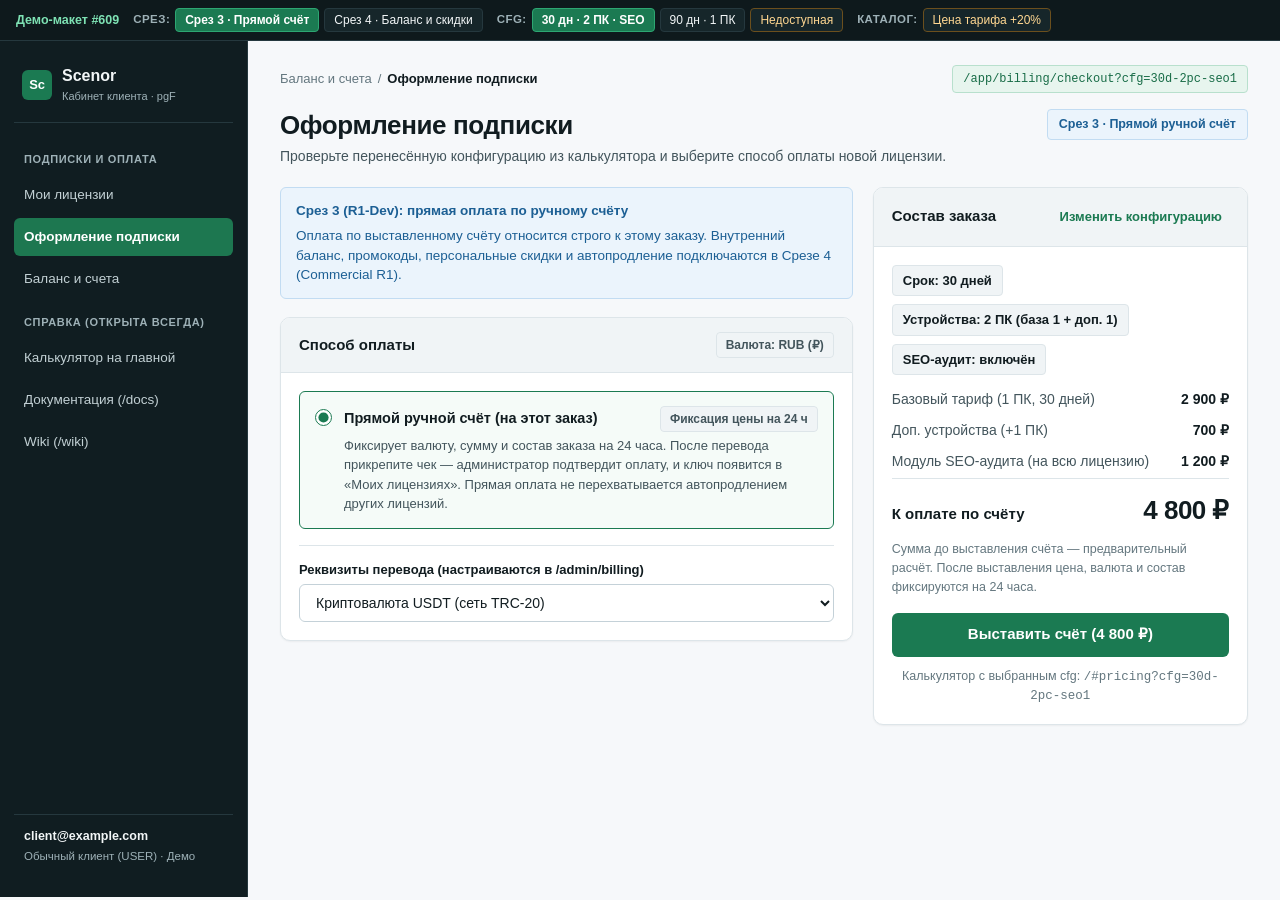
==== commit 28157f30: "Sync #609 checkout mockup (inline editor & +20% UI, SHA 66d01084)" ====
--- a/checkout/index.html
+++ b/checkout/index.html
@@ -122,15 +122,16 @@
           <p class="alert__title" id="unavailable-title">Выбранная конфигурация недоступна</p>
           <p id="unavailable-text"></p>
           <div class="alert__actions">
-            <a id="unavailable-edit-link" class="btn btn--secondary btn--sm" href="../landing/index.html#pricing">Изменить конфигурацию в калькуляторе</a>
-            <button type="button" class="btn btn--primary btn--sm" id="unavailable-reset-btn">Выбрать доступную (30 дн · 2 ПК · без SEO)</button>
+            <button type="button" class="btn btn--primary btn--sm" id="unavailable-edit-btn">Изменить конфигурацию ниже</button>
+            <button type="button" class="btn btn--secondary btn--sm" id="unavailable-reset-btn">Сбросить на доступную (30 дн · 2 ПК · без SEO)</button>
+            <a id="unavailable-edit-link" class="btn btn--ghost btn--sm" href="../landing/index.html#pricing">Открыть калькулятор на главной</a>
           </div>
         </div>
 
         <!-- Catalog Price Changed Notice (before invoice is issued) -->
         <div id="checkout-price-bump-alert" class="alert alert--warn is-hidden" role="status" style="margin-bottom: 18px;">
           <p class="alert__title">Демо: цена тарифа в каталоге увеличена на 20%</p>
-          <p>Счёт ещё не выставлен, поэтому предварительный расчёт ниже пересчитан по новой актуальной цене. После нажатия «Выставить счёт» сумма и состав будут зафиксированы на 24 часа.</p>
+          <p id="checkout-price-bump-text">Счёт ещё не выставлен, поэтому предварительный расчёт ниже пересчитан по новой актуальной цене. После нажатия «Выставить счёт» сумма и состав будут зафиксированы на 24 часа.</p>
         </div>
 
         <div class="checkout-grid">
@@ -265,10 +266,50 @@
             <div class="card">
               <div class="card__head">
                 <h2 class="card__title">Состав заказа</h2>
-                <a id="edit-config-link" class="btn btn--ghost btn--sm" href="../landing/index.html?cfg=30d-2pc-seo1#pricing">Изменить конфигурацию</a>
+                <button type="button" id="edit-config-toggle-btn" class="btn btn--ghost btn--sm" aria-expanded="false" aria-controls="inline-config-editor">Изменить конфигурацию</button>
               </div>
               <div class="card__body">
                 <div class="config-pills" id="order-config-pills" aria-label="Параметры выбранной конфигурации"></div>
+
+                <!-- Inline Configuration Editor (expands directly below without leaving checkout) -->
+                <div id="inline-config-editor" class="inline-editor is-hidden" role="region" aria-label="Редактирование конфигурации заказа">
+                  <div class="inline-editor__head">
+                    <h3 class="inline-editor__title">Редактирование конфигурации</h3>
+                    <button type="button" id="inline-editor-close-btn" class="btn btn--ghost btn--sm">Свернуть</button>
+                  </div>
+
+                  <div class="inline-editor__group">
+                    <span class="inline-editor__label">Срок подписки</span>
+                    <div class="period-grid" role="group" aria-label="Выбор срока подписки">
+                      <button type="button" class="period-btn" data-edit-period="30" aria-pressed="true">30 дней</button>
+                      <button type="button" class="period-btn" data-edit-period="90" aria-pressed="false">90 дней</button>
+                      <button type="button" class="period-btn" data-edit-period="180" aria-pressed="false">180 дней</button>
+                      <button type="button" class="period-btn" data-edit-period="365" aria-pressed="false">365 дней</button>
+                    </div>
+                  </div>
+
+                  <div class="inline-editor__group">
+                    <span class="inline-editor__label">Устройства (база 1 ПК + дополнительные)</span>
+                    <div class="qty-control">
+                      <button type="button" class="qty-btn" id="edit-devices-minus" aria-label="Уменьшить количество устройств">−</button>
+                      <span class="qty-val tabular" id="edit-devices-val">2 ПК (+1 доп.)</span>
+                      <button type="button" class="qty-btn" id="edit-devices-plus" aria-label="Увеличить количество устройств">+</button>
+                    </div>
+                  </div>
+
+                  <div class="inline-editor__group">
+                    <label class="checkbox-row" for="edit-seo-checkbox">
+                      <input type="checkbox" id="edit-seo-checkbox" checked>
+                      <span id="edit-seo-label">Включить модуль SEO-аудита (на всю лицензию)</span>
+                    </label>
+                    <span id="edit-seo-hint" class="form-hint is-hidden"></span>
+                  </div>
+
+                  <div class="inline-editor__footer">
+                    <button type="button" id="inline-editor-done-btn" class="btn btn--primary btn--sm">Готово</button>
+                    <a id="edit-config-link" class="btn btn--ghost btn--sm" href="../landing/index.html?cfg=30d-2pc-seo1#pricing">Открыть в калькуляторе на главной</a>
+                  </div>
+                </div>
 
                 <div class="kv-list" id="order-breakdown-rows"></div>
 
@@ -291,7 +332,7 @@
                 </button>
 
                 <p class="form-hint" id="edit-config-route-hint" style="margin: 10px 0 0; text-align: center;">
-                  Возврат в калькулятор: <code class="mono">/#pricing?cfg=30d-2pc-seo1</code>
+                  Калькулятор с выбранным cfg: <code class="mono">/#pricing?cfg=30d-2pc-seo1</code>
                 </p>
               </div>
             </div>
--- a/checkout/styles.css
+++ b/checkout/styles.css
@@ -1099,6 +1099,139 @@
   gap: 8px;
 }
 
+/* Inline Configuration Editor (opened by "Изменить конфигурацию") */
+.inline-editor {
+  margin: 0 0 14px;
+  padding: 14px;
+  border-radius: var(--radius-md);
+  background: var(--bg-surface-alt);
+  border: 1px solid var(--brand-primary-border);
+  display: flex;
+  flex-direction: column;
+  gap: 12px;
+}
+
+.inline-editor__head {
+  display: flex;
+  align-items: center;
+  justify-content: space-between;
+  gap: 8px;
+}
+
+.inline-editor__title {
+  margin: 0;
+  font-size: 13.5px;
+  font-weight: 700;
+  color: var(--text-primary);
+}
+
+.inline-editor__group {
+  display: flex;
+  flex-direction: column;
+  gap: 6px;
+}
+
+.inline-editor__label {
+  font-size: 12.5px;
+  font-weight: 600;
+  color: var(--text-secondary);
+}
+
+.period-grid {
+  display: grid;
+  grid-template-columns: repeat(2, minmax(0, 1fr));
+  gap: 6px;
+}
+
+.period-btn {
+  appearance: none;
+  padding: 7px 10px;
+  border-radius: var(--radius-sm);
+  border: 1px solid var(--border-strong);
+  background: var(--bg-surface);
+  color: var(--text-primary);
+  font-size: 13px;
+  font-weight: 600;
+  cursor: pointer;
+  text-align: center;
+  transition: background-color 0.15s ease, border-color 0.15s ease, color 0.15s ease;
+}
+
+.period-btn:hover {
+  border-color: var(--brand-primary);
+}
+
+.period-btn[aria-pressed="true"] {
+  background: var(--bg-dark);
+  border-color: var(--bg-dark);
+  color: #ffffff;
+}
+
+.qty-control {
+  display: inline-flex;
+  align-items: center;
+  gap: 8px;
+}
+
+.qty-btn {
+  width: 34px;
+  height: 34px;
+  border-radius: var(--radius-sm);
+  border: 1px solid var(--border-strong);
+  background: var(--bg-surface);
+  color: var(--text-primary);
+  font-size: 17px;
+  font-weight: 700;
+  line-height: 1;
+  cursor: pointer;
+  display: grid;
+  place-items: center;
+}
+
+.qty-btn:hover:not(:disabled) {
+  background: var(--brand-primary-soft);
+  border-color: var(--brand-primary);
+}
+
+.qty-btn:disabled {
+  opacity: 0.45;
+  cursor: not-allowed;
+}
+
+.qty-val {
+  min-width: 96px;
+  text-align: center;
+  font-size: 13.5px;
+  font-weight: 600;
+}
+
+.checkbox-row {
+  display: flex;
+  align-items: flex-start;
+  gap: 9px;
+  font-size: 13.5px;
+  color: var(--text-primary);
+  cursor: pointer;
+}
+
+.checkbox-row input[type="checkbox"] {
+  width: 17px;
+  height: 17px;
+  margin-top: 2px;
+  accent-color: var(--brand-primary);
+  flex-shrink: 0;
+}
+
+.inline-editor__footer {
+  display: flex;
+  flex-wrap: wrap;
+  align-items: center;
+  justify-content: space-between;
+  gap: 8px;
+  padding-top: 8px;
+  border-top: 1px solid var(--border-subtle);
+}
+
 /* Toast */
 .toast {
   position: fixed;
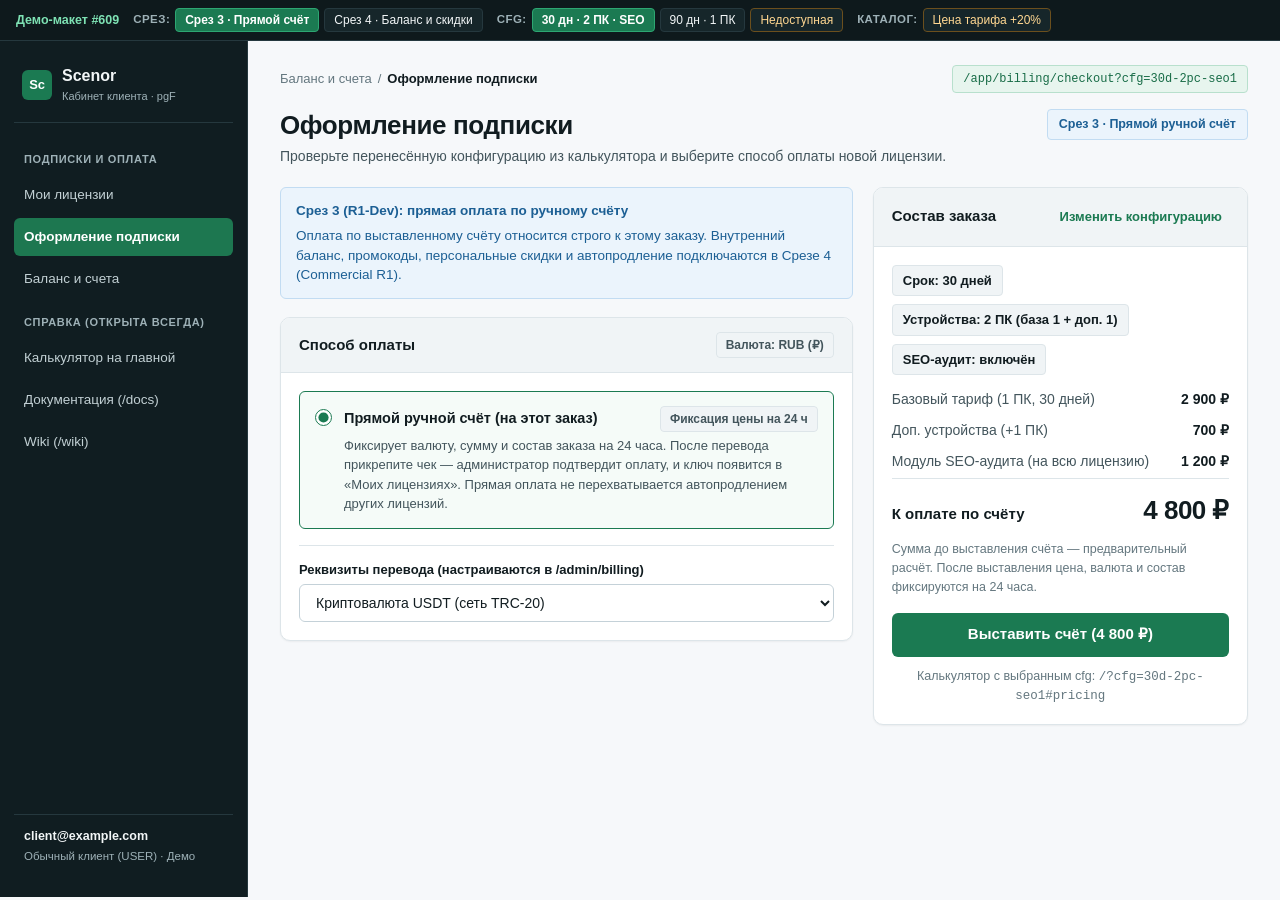
==== commit 39a4c386: "Sync #609 checkout mockup (fix F1 DOM-XSS, F2 REJECTED-after-expiry, N1 route, SHA 7179b1fd)" ====
--- a/checkout/index.html
+++ b/checkout/index.html
@@ -332,7 +332,7 @@
                 </button>
 
                 <p class="form-hint" id="edit-config-route-hint" style="margin: 10px 0 0; text-align: center;">
-                  Калькулятор с выбранным cfg: <code class="mono">/#pricing?cfg=30d-2pc-seo1</code>
+                  Калькулятор с выбранным cfg: <code class="mono" id="edit-config-route-code">/?cfg=30d-2pc-seo1#pricing</code>
                 </p>
               </div>
             </div>
@@ -446,9 +446,22 @@
                     <input type="text" id="proof-tx-input" class="input mono" value="0x9a4f7c21b8e30d6f1200demo" placeholder="Введите TXID или номер платежа">
                   </div>
                   <div class="form-field">
-                    <label for="proof-file-input">Чек или скриншот перевода (PNG, JPG, PDF)</label>
-                    <input type="text" id="proof-file-input" class="input" value="receipt_PGF-2026-0142.png" placeholder="Имя файла чека (демо)">
-                    <span class="form-hint">После отправки в срок счёт перейдёт в «На проверке», а зафиксированная цена сохранится даже если таймер 24 ч истечёт во время проверки.</span>
+                    <label for="proof-file-input">Чек или скриншот перевода (загрузка файла: PNG, JPG, PDF, до 10 МБ)</label>
+                    <input type="file" id="proof-file-input" class="sr-only" accept=".png,.jpg,.jpeg,.pdf,image/png,image/jpeg,application/pdf">
+                    <div class="file-upload" id="proof-file-box">
+                      <div class="file-upload__row">
+                        <div class="file-upload__meta">
+                          <span class="file-upload__name" id="proof-file-name">receipt_PGF-2026-0142.png</span>
+                          <span class="file-upload__sub" id="proof-file-sub">184 КБ · демо-чек (нажмите «Выбрать файл», чтобы загрузить свой)</span>
+                        </div>
+                        <div class="file-upload__actions">
+                          <label for="proof-file-input" class="btn btn--secondary btn--sm" id="proof-file-pick-btn" tabindex="0">Выбрать файл</label>
+                          <button type="button" class="btn btn--ghost btn--sm" id="proof-file-clear-btn">Убрать</button>
+                          <button type="button" class="btn btn--ghost btn--sm is-hidden" id="proof-file-demo-btn">Демо-чек</button>
+                        </div>
+                      </div>
+                    </div>
+                    <span class="form-hint">Загрузите скриншот или PDF-квитанцию файлом (ссылку вставлять не нужно). После отправки в срок счёт перейдёт в «На проверке», а зафиксированная цена сохранится даже если таймер 24 ч истечёт во время проверки.</span>
                   </div>
                   <div id="proof-form-error" class="alert alert--err is-hidden" role="alert" style="margin-bottom: 12px;"></div>
                   <button type="submit" class="btn btn--primary btn--lg btn--full" id="submit-proof-btn">
@@ -478,6 +491,25 @@
                     <span class="kv-row__label">Подано до истечения срока</span>
                     <span class="kv-row__value" style="color: var(--status-ok-text);">Да · цена и состав зафиксированы до решения администратора</span>
                   </div>
+                </div>
+              </div>
+            </div>
+
+            <!-- Rejected After Expiry Card (§5.1 #590: now >= expires_at -> new invoice, return held_minor) -->
+            <div class="card is-hidden" id="invoice-rejected-expired-card">
+              <div class="card__head">
+                <h2 class="card__title">Подтверждение отклонено после истечения 24 ч (REJECTED)</h2>
+                <span class="badge badge--err">Нужен новый счёт</span>
+              </div>
+              <div class="card__body">
+                <p style="margin: 0 0 12px;">
+                  Администратор отклонил приложенное подтверждение, а 24-часовое окно действия счёта уже завершилось. Повторная загрузка чека для этого счёта недоступна, старая фиксация цены снята<span id="rejected-expired-reserve-note"></span>.
+                </p>
+                <p style="margin: 0 0 14px; color: var(--text-secondary);">
+                  Чтобы завершить покупку, оформите новый расчёт по актуальной цене каталога.
+                </p>
+                <div style="display: flex; flex-wrap: wrap; gap: 10px;">
+                  <button type="button" class="btn btn--primary" id="rejected-new-invoice-btn">Новый расчёт по актуальной цене</button>
                 </div>
               </div>
             </div>
--- a/checkout/styles.css
+++ b/checkout/styles.css
@@ -1232,6 +1232,51 @@
   border-top: 1px solid var(--border-subtle);
 }
 
+/* File Upload (Receipt / Proof Attachment) */
+.file-upload {
+  display: flex;
+  flex-direction: column;
+  gap: 10px;
+  padding: 13px 14px;
+  border-radius: var(--radius-md);
+  border: 1.5px dashed var(--border-strong);
+  background: var(--bg-surface-alt);
+}
+
+.file-upload__row {
+  display: flex;
+  flex-wrap: wrap;
+  align-items: center;
+  justify-content: space-between;
+  gap: 8px 12px;
+}
+
+.file-upload__meta {
+  display: flex;
+  flex-direction: column;
+  gap: 2px;
+  min-width: 0;
+}
+
+.file-upload__name {
+  font-family: var(--font-mono);
+  font-size: 13px;
+  font-weight: 600;
+  color: var(--text-primary);
+  overflow-wrap: anywhere;
+}
+
+.file-upload__sub {
+  font-size: 12px;
+  color: var(--text-muted);
+}
+
+.file-upload__actions {
+  display: flex;
+  flex-wrap: wrap;
+  gap: 6px;
+}
+
 /* Toast */
 .toast {
   position: fixed;
@@ -1271,10 +1316,6 @@
   .checkout-grid {
     grid-template-columns: 1fr;
   }
-
-  .checkout-col--summary {
-    order: -1;
-  }
 }
 
 @media (max-width: 560px) {
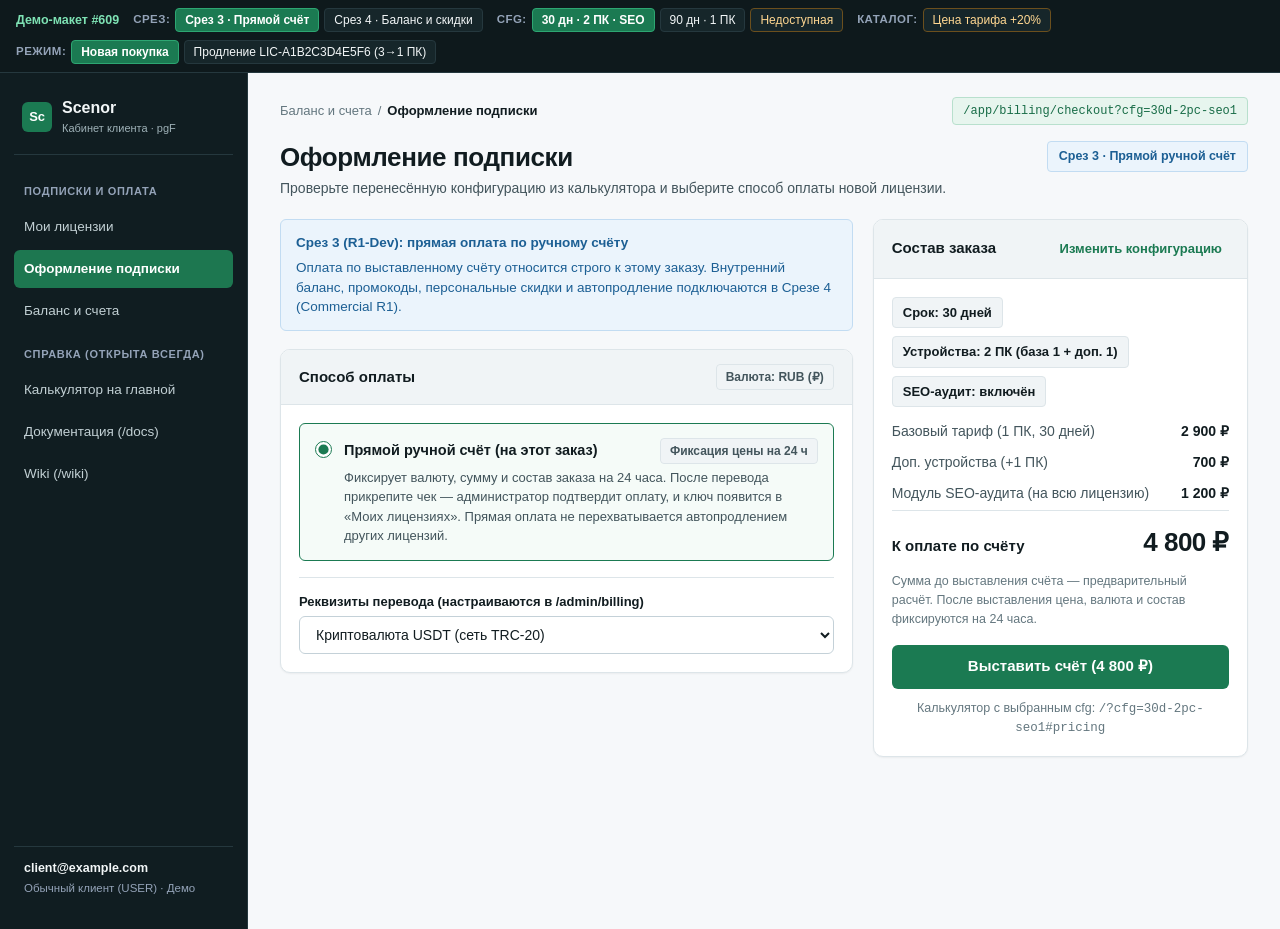
==== commit b0f239fa: "Sync #623 billing mockup, #620 checkout renew, and live links (SHA 91e07c75)" ====
--- a/checkout/index.html
+++ b/checkout/index.html
@@ -37,6 +37,12 @@
         <span class="demo-bar__label">Каталог:</span>
         <button type="button" class="demo-chip demo-chip--warn" id="demo-price-bump" data-action="toggle-price-bump" aria-pressed="false">Цена тарифа +20%</button>
       </div>
+
+      <div class="demo-bar__group" role="group" aria-label="Режим оформления (#620)">
+        <span class="demo-bar__label">Режим:</span>
+        <button type="button" class="demo-chip" id="demo-mode-purchase" data-action="set-mode" data-value="purchase" aria-pressed="true">Новая покупка</button>
+        <button type="button" class="demo-chip" id="demo-mode-renew" data-action="set-mode" data-value="renew" aria-pressed="false">Продление LIC-A1B2C3D4E5F6 (3→1 ПК)</button>
+      </div>
     </div>
   </div>
 
@@ -51,7 +57,8 @@
     </div>
     <nav class="mobile-header__nav" aria-label="Навигация кабинета">
       <a class="mobile-nav-link" href="../landing/index.html#pricing" id="mobile-pricing-link">Тариф</a>
-      <a class="mobile-nav-link" href="#licenses-anchor" id="mobile-licenses-link">Лицензии</a>
+      <a class="mobile-nav-link" href="../licenses/index.html" id="mobile-licenses-link">Лицензии</a>
+      <a class="mobile-nav-link" href="../billing/index.html" id="mobile-billing-link">Счета</a>
     </nav>
   </header>
 
@@ -68,9 +75,9 @@
 
       <nav class="sidebar__nav">
         <span class="sidebar__section">Подписки и оплата</span>
-        <a class="sidebar__link" href="#licenses-anchor" id="nav-licenses" data-nav="licenses">Мои лицензии</a>
+        <a class="sidebar__link" href="../licenses/index.html" id="nav-licenses">Мои лицензии</a>
         <a class="sidebar__link sidebar__link--active" href="#checkout-anchor" id="nav-checkout" data-nav="checkout" aria-current="page">Оформление подписки</a>
-        <a class="sidebar__link" href="#billing-anchor" id="nav-billing" data-nav="billing">Баланс и счета</a>
+        <a class="sidebar__link" href="../billing/index.html" id="nav-billing">Баланс и счета</a>
 
         <span class="sidebar__section">Справка (открыта всегда)</span>
         <a class="sidebar__link" href="../landing/index.html#pricing" id="nav-pricing">Калькулятор на главной</a>
@@ -88,7 +95,7 @@
     <main class="workspace" id="main-content" tabindex="-1">
       <div class="workspace-top">
         <nav class="breadcrumbs" aria-label="Хлебные крошки">
-          <a href="#billing-anchor" data-nav="billing">Баланс и счета</a>
+          <a href="../billing/index.html">Баланс и счета</a>
           <span aria-hidden="true">/</span>
           <span class="breadcrumbs__current" id="breadcrumb-current">Оформление подписки</span>
         </nav>
@@ -134,9 +141,47 @@
           <p id="checkout-price-bump-text">Счёт ещё не выставлен, поэтому предварительный расчёт ниже пересчитан по новой актуальной цене. После нажатия «Выставить счёт» сумма и состав будут зафиксированы на 24 часа.</p>
         </div>
 
+        <!-- Unknown / XSS ?renew= or ?upgrade= Alert (strictly via textContent) -->
+        <div id="renew-invalid-alert" class="alert alert--err is-hidden" role="alert" style="margin-bottom: 18px;">
+          <p class="alert__title">Лицензия для продления / докупки не найдена</p>
+          <p id="renew-invalid-text"></p>
+        </div>
+
         <div class="checkout-grid">
           <!-- Left Column: Payment Options & Conditions -->
           <div class="checkout-col">
+            <!-- Renew / Upgrade Target License Card (#620) -->
+            <div id="renew-license-card" class="card is-hidden">
+              <div class="card__head">
+                <h2 class="card__title" id="renew-card-title">Продление лицензии</h2>
+                <span class="badge badge--info mono" id="renew-license-id">LIC-A1B2C3D4E5F6</span>
+              </div>
+              <div class="card__body">
+                <div class="kv-list" id="renew-license-kv"></div>
+                <div style="margin-top: 12px;">
+                  <a href="../devices/index.html?id=LIC-A1B2C3D4E5F6" class="btn btn--secondary btn--sm" id="renew-devices-link">Управление устройствами →</a>
+                </div>
+              </div>
+            </div>
+
+            <!-- Downgrade Device Selection Card (#620, Q-DEV-1) -->
+            <div id="renew-downgrade-card" class="card is-hidden" role="region" aria-label="Выбор оставляемых устройств при снижении лимита">
+              <div class="card__head">
+                <h2 class="card__title">Снижение лимита устройств со следующего периода</h2>
+                <span class="badge badge--warn tabular" id="renew-keep-counter">Выбрано: 1 из 1</span>
+              </div>
+              <div class="card__body">
+                <div class="alert alert--warn" role="status" style="margin-bottom: 12px;">
+                  <p class="alert__title" id="renew-downgrade-title">Граница периода: 25.12.2026</p>
+                  <p id="renew-downgrade-desc">Со следующего периода лимит устройств уменьшится. Отметьте устройства, которые останутся привязанными; остальные отвяжутся автоматически на границе периода.</p>
+                </div>
+                <p class="form-hint" id="renew-quota-note" style="margin: 0 0 8px;">
+                  Запланированная отвязка при снижении лимита не расходует обычную квоту «3 отвязки за 30 дней» (Q-DEV-1).
+                </p>
+                <div class="downgrade-list" id="renew-downgrade-list"></div>
+              </div>
+            </div>
+
             <!-- Slice 3 Notice -->
             <div id="slice3-info-box" class="alert alert--info">
               <p class="alert__title">Срез 3 (R1-Dev): прямая оплата по ручному счёту</p>
@@ -561,6 +606,7 @@
                 <button type="button" class="btn btn--secondary btn--sm" id="sim-bump-price-btn">Изменить цену тарифа (+20%)</button>
                 <button type="button" class="btn btn--primary btn--sm" id="sim-admin-approve-btn">Подтвердить оплату (админ)</button>
                 <button type="button" class="btn btn--secondary btn--sm" id="sim-admin-reject-btn">Отклонить чек (админ)</button>
+                <a class="btn btn--secondary btn--sm" href="../billing/index.html?invoice=INV-2026-000142" id="sim-open-in-billing-link">Открыть в «Баланс и счета»</a>
                 <button type="button" class="btn btn--ghost btn--sm" id="sim-back-checkout-btn">← Назад к оформлению</button>
               </div>
             </div>
--- a/checkout/styles.css
+++ b/checkout/styles.css
@@ -108,6 +108,12 @@
 
 :focus-visible {
   outline: 2px solid var(--brand-primary);
+  outline-offset: 2px;
+}
+
+.demo-bar :focus-visible,
+.sidebar :focus-visible {
+  outline: 3px solid #38BDF8;
   outline-offset: 2px;
 }
 
@@ -1358,3 +1364,60 @@
     align-items: stretch;
   }
 }
+
+/* Dark surface #94A3B8 without opacity (#606 / #623) */
+.demo-bar__label,
+.sidebar__section,
+.sidebar__user-role {
+  color: #94A3B8;
+  opacity: 1;
+}
+
+/* Renew & Downgrade Device Selection (#620, Q-DEV-1) */
+.downgrade-header {
+  display: flex;
+  align-items: center;
+  justify-content: space-between;
+  gap: 10px;
+  flex-wrap: wrap;
+  margin-bottom: 10px;
+}
+
+.downgrade-list {
+  display: flex;
+  flex-direction: column;
+  gap: 8px;
+  margin-top: 12px;
+}
+
+.downgrade-item {
+  display: flex;
+  align-items: center;
+  gap: 10px;
+  padding: 10px 12px;
+  border: 1px solid var(--border-subtle);
+  border-radius: var(--radius-md);
+  background: var(--bg-surface);
+  cursor: pointer;
+}
+
+.downgrade-item--disabled {
+  opacity: 0.6;
+  cursor: not-allowed;
+}
+
+.downgrade-item__meta {
+  display: flex;
+  flex-direction: column;
+  gap: 2px;
+}
+
+.downgrade-item__name {
+  font-weight: 700;
+  font-size: 13.5px;
+}
+
+.downgrade-item__sub {
+  font-size: 12px;
+  color: var(--text-secondary);
+}
